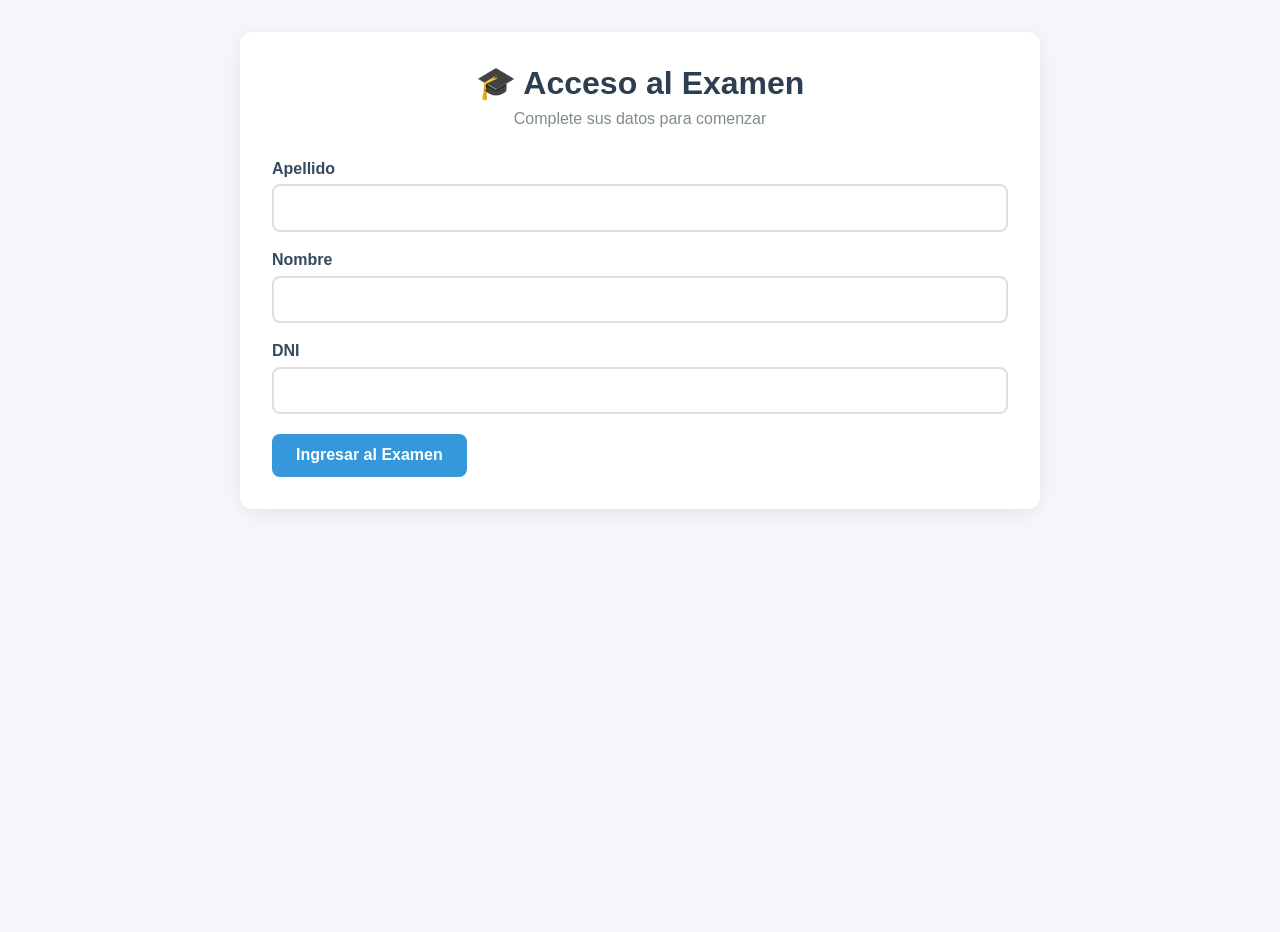
==== feedback.html @ 63318a43 "Add files via upload" ====
<!DOCTYPE html>
<html lang="es">
<head>
  <meta charset="UTF-8">
  <meta name="viewport" content="width=device-width, initial-scale=1.0">
  <title>Resultados del Examen</title>
  <link rel="stylesheet" href="style.css">
</head>
<body>
  <div class="container feedback-container">
    <h1>📋 Mis Resultados</h1>
    <div id="studentInfo"></div>
    <div id="feedbackContent"></div>
    <a href="index.html" class="btn btn-secondary" style="margin-top:1rem;">← Volver al inicio</a>
  </div>

  <script src="main.js"></script>
  <script>
    const student = JSON.parse(localStorage.getItem('examStudent'));
    if (!student) { window.location.href = 'index.html'; }

    document.getElementById('studentInfo').textContent = `${student.apellido}, ${student.nombre} (DNI: ${student.dni})`;

    const feedbackEnabled = localStorage.getItem('feedbackEnabled');
    if (feedbackEnabled !== 'true') {
      document.getElementById('feedbackContent').innerHTML = `
        <div class="result-card">
          <p>🔒 El profesor aún no habilitó la visualización de resultados. Intente más tarde.</p>
        </div>
      `;
    } else {
      const resultKey = `examResult_${student.dni}`;
      const examData = localStorage.getItem(resultKey);

      if (!examData) {
        document.getElementById('feedbackContent').innerHTML = `
          <div class="result-card">
            <p>No se encontraron resultados para su DNI. Asegúrese de haber completado el examen.</p>
          </div>
        `;
      } else {
        const data = JSON.parse(examData);
        const pct = ((data.totalScore / data.maxScore) * 100).toFixed(1);

        let html = `
          <div class="result-card">
            <h2>Puntaje: ${data.totalScore} / ${data.maxScore} (${pct}%)</h2>
            <p>Fecha del examen: ${new Date(data.timestamp).toLocaleString()}</p>
          </div>
        `;

        const questions = JSON.parse(localStorage.getItem('examQuestions') || '[]');
        data.results.forEach((r, i) => {
          const q = questions[i] || {};
          const isCorrect = r.score >= r.maxScore;

          html += `
            <div class="feedback-question ${isCorrect ? 'correct' : 'incorrect'}">
              <h4>Pregunta ${i + 1} ${isCorrect ? '✅' : '❌'} (${r.score} / ${r.maxScore} pts)</h4>
              <p>${q.text || 'Pregunta no disponible'}</p>
              <p><strong>Tu respuesta:</strong> ${formatAnswer(r.userAnswer, q.options)}</p>
              ${!isCorrect ? `<p><strong>Respuesta correcta:</strong> ${formatAnswer(r.correct, q.options)}</p>` : ''}
            </div>
          `;
        });

        document.getElementById('feedbackContent').innerHTML = html;
      }
    }

    function formatAnswer(indices, options) {
      if (!indices || indices.length === 0) return '<em>Sin responder</em>';
      return indices.map(i => options[i] || `Opción ${i + 1}`).join(', ');
    }
  </script>
</body>
</html>
---- style.css ----
* { margin: 0; padding: 0; box-sizing: border-box; }

body {
  font-family: 'Segoe UI', Tahoma, Geneva, Verdana, sans-serif;
  background: #f5f7fa;
  color: #2c3e50;
  min-height: 100vh;
  user-select: none;
  -webkit-user-select: none;
  -moz-user-select: none;
  -ms-user-select: none;
}

.container {
  max-width: 800px;
  margin: 2rem auto;
  padding: 2rem;
  background: #fff;
  border-radius: 12px;
  box-shadow: 0 4px 20px rgba(0,0,0,0.08);
}

h1 { text-align: center; margin-bottom: 0.5rem; color: #2c3e50; }
.subtitle { text-align: center; color: #7f8c8d; margin-bottom: 2rem; }

.form-group { margin-bottom: 1.2rem; }
.form-group label { display: block; margin-bottom: 0.4rem; font-weight: 600; color: #34495e; }
.form-group input[type="text"],
.form-group input[type="number"],
.form-group textarea,
.form-group select {
  width: 100%;
  padding: 0.8rem;
  border: 2px solid #dcdfe6;
  border-radius: 8px;
  font-size: 1rem;
  transition: border-color 0.3s;
}
.form-group input:focus,
.form-group textarea:focus,
.form-group select:focus {
  outline: none;
  border-color: #3498db;
}

.btn {
  padding: 0.8rem 1.5rem;
  border: none;
  border-radius: 8px;
  font-size: 1rem;
  cursor: pointer;
  transition: all 0.3s;
  font-weight: 600;
}
.btn-primary { background: #3498db; color: #fff; }
.btn-primary:hover { background: #2980b9; }
.btn-secondary { background: #95a5a6; color: #fff; }
.btn-secondary:hover { background: #7f8c8d; }
.btn-success { background: #2ecc71; color: #fff; }
.btn-success:hover { background: #27ae60; }
.btn-danger { background: #e74c3c; color: #fff; }
.btn-danger:hover { background: #c0392b; }
.btn-small { padding: 0.4rem 0.8rem; font-size: 0.85rem; }

.error-msg { color: #e74c3c; background: #fdedec; padding: 0.8rem; border-radius: 8px; text-align: center; }

/* Quiz */
.quiz-header {
  display: flex;
  justify-content: space-between;
  align-items: center;
  padding-bottom: 1rem;
  border-bottom: 2px solid #ecf0f1;
  margin-bottom: 1.5rem;
}
.timer { font-size: 1.5rem; font-weight: bold; font-family: monospace; }

.question-card {
  background: #f8f9fa;
  padding: 1.5rem;
  border-radius: 10px;
  margin-bottom: 1.5rem;
}
.question-text { font-size: 1.1rem; margin: 1rem 0; line-height: 1.6; }
.question-info { color: #7f8c8d; font-size: 0.9rem; }

.option-label {
  display: block;
  padding: 0.8rem 1rem;
  margin: 0.5rem 0;
  background: #fff;
  border: 2px solid #dcdfe6;
  border-radius: 8px;
  cursor: pointer;
  transition: all 0.2s;
}
.option-label:hover { border-color: #3498db; background: #ebf5fb; }
.option-label input { margin-right: 0.8rem; }

.quiz-footer { display: flex; justify-content: space-between; gap: 1rem; margin-top: 1rem; }
.quiz-footer .btn { flex: 1; }

/* Modal */
.modal {
  position: fixed;
  top: 0; left: 0; right: 0; bottom: 0;
  background: rgba(0,0,0,0.6);
  display: flex;
  align-items: center;
  justify-content: center;
  z-index: 1000;
}
.modal-content {
  background: #fff;
  padding: 2rem;
  border-radius: 12px;
  text-align: center;
  max-width: 400px;
}

/* Admin */
.admin-tabs { display: flex; gap: 0.5rem; margin-bottom: 1.5rem; }
.tab-btn {
  padding: 0.6rem 1.2rem;
  border: 2px solid #dcdfe6;
  background: #fff;
  border-radius: 8px;
  cursor: pointer;
  font-weight: 600;
}
.tab-btn.active { background: #3498db; color: #fff; border-color: #3498db; }
.tab-content { display: none; }
.tab-content.active { display: block; }

.option-input-row { display: flex; gap: 0.5rem; margin-bottom: 0.5rem; }
.option-input-row input { flex: 1; }

.badge {
  display: inline-block;
  padding: 0.2rem 0.6rem;
  background: #3498db;
  color: #fff;
  border-radius: 12px;
  font-size: 0.75rem;
  margin-left: 0.3rem;
}

.question-item {
  padding: 0.8rem;
  background: #f8f9fa;
  border-radius: 8px;
  margin-bottom: 0.5rem;
  display: flex;
  justify-content: space-between;
  align-items: center;
}

.result-item {
  padding: 1rem;
  background: #f8f9fa;
  border-radius: 8px;
  margin-bottom: 0.5rem;
  border-left: 4px solid #3498db;
}

/* Feedback */
.feedback-question {
  padding: 1.2rem;
  border-radius: 10px;
  margin-bottom: 1rem;
  border-left: 4px solid #3498db;
}
.feedback-question.correct { border-left-color: #2ecc71; background: #f0fff4; }
.feedback-question.incorrect { border-left-color: #e74c3c; background: #fff5f5; }

.result-card {
  text-align: center;
  padding: 2rem;
  background: #f8f9fa;
  border-radius: 10px;
  margin-bottom: 1.5rem;
}

hr { margin: 2rem 0; border: none; border-top: 2px solid #ecf0f1; }

@media (max-width: 600px) {
  .container { margin: 0.5rem; padding: 1rem; }
  .quiz-header { flex-direction: column; gap: 0.5rem; text-align: center; }
  .admin-tabs { flex-direction: column; }
}
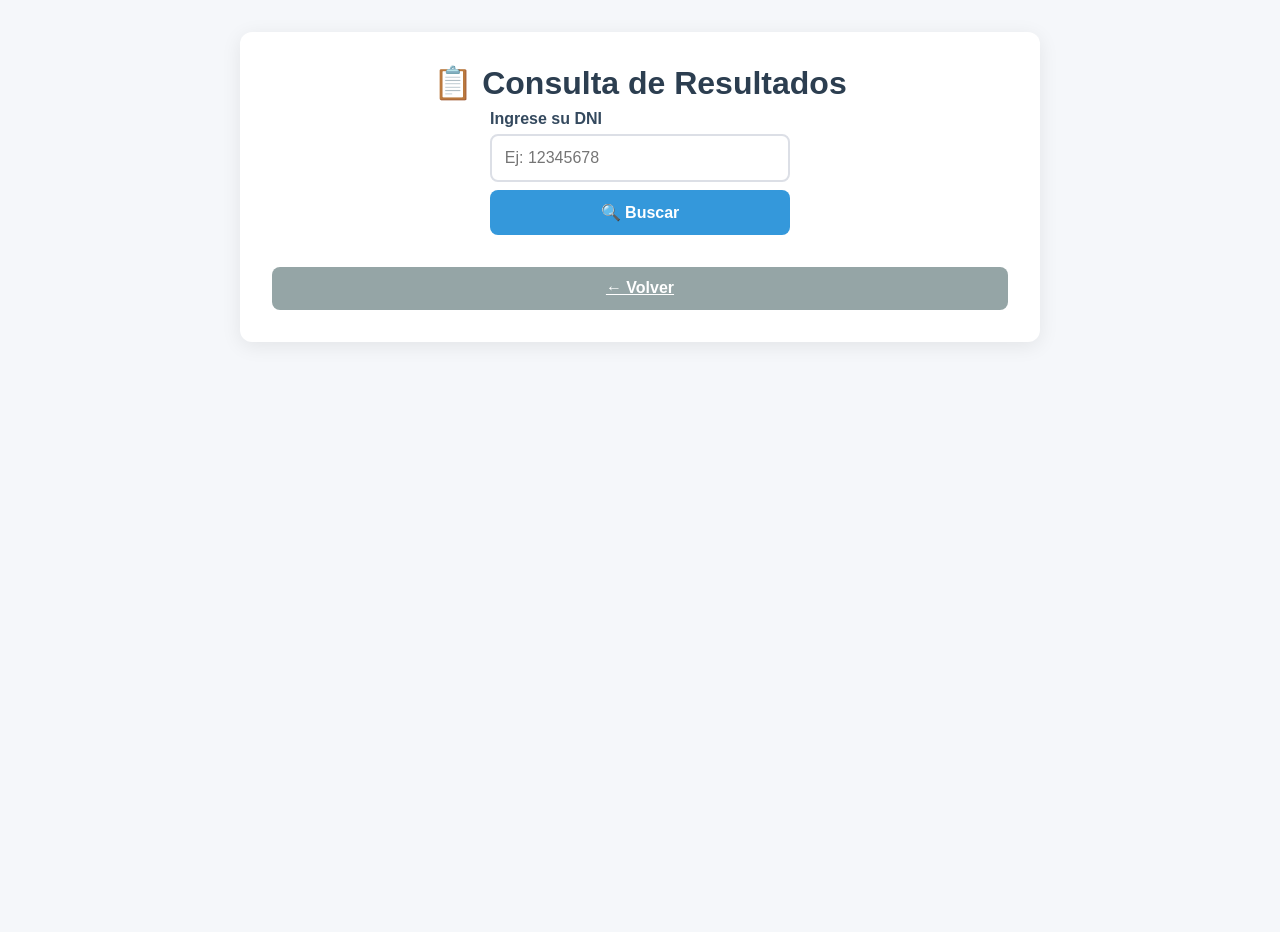
==== commit 5df8697a: "Add files via upload" ====
--- a/feedback.html
+++ b/feedback.html
@@ -3,74 +3,52 @@
 <head>
   <meta charset="UTF-8">
   <meta name="viewport" content="width=device-width, initial-scale=1.0">
-  <title>Resultados del Examen</title>
+  <title>Ver Resultados</title>
   <link rel="stylesheet" href="style.css">
 </head>
 <body>
-  <div class="container feedback-container">
-    <h1>📋 Mis Resultados</h1>
-    <div id="studentInfo"></div>
-    <div id="feedbackContent"></div>
-    <a href="index.html" class="btn btn-secondary" style="margin-top:1rem;">← Volver al inicio</a>
+  <div class="container">
+    <h1>📋 Consulta de Resultados</h1>
+    <div class="form-group" style="max-width:300px; margin:auto;">
+      <label>Ingrese su DNI</label>
+      <input type="text" id="dni" placeholder="Ej: 12345678" pattern="[0-9]{7,8}">
+      <button class="btn btn-primary" onclick="fetchResult()" style="width:100%; margin-top:0.5rem">🔍 Buscar</button>
+    </div>
+    <div id="result" style="margin-top:2rem;"></div>
+    <a href="index.html" class="btn btn-secondary" style="display:block; text-align:center; margin-top:2rem;">← Volver</a>
   </div>
-
   <script src="main.js"></script>
   <script>
-    const student = JSON.parse(localStorage.getItem('examStudent'));
-    if (!student) { window.location.href = 'index.html'; }
-
-    document.getElementById('studentInfo').textContent = `${student.apellido}, ${student.nombre} (DNI: ${student.dni})`;
-
-    const feedbackEnabled = localStorage.getItem('feedbackEnabled');
-    if (feedbackEnabled !== 'true') {
-      document.getElementById('feedbackContent').innerHTML = `
-        <div class="result-card">
-          <p>🔒 El profesor aún no habilitó la visualización de resultados. Intente más tarde.</p>
-        </div>
-      `;
-    } else {
-      const resultKey = `examResult_${student.dni}`;
-      const examData = localStorage.getItem(resultKey);
-
-      if (!examData) {
-        document.getElementById('feedbackContent').innerHTML = `
-          <div class="result-card">
-            <p>No se encontraron resultados para su DNI. Asegúrese de haber completado el examen.</p>
-          </div>
-        `;
-      } else {
-        const data = JSON.parse(examData);
-        const pct = ((data.totalScore / data.maxScore) * 100).toFixed(1);
-
-        let html = `
-          <div class="result-card">
-            <h2>Puntaje: ${data.totalScore} / ${data.maxScore} (${pct}%)</h2>
-            <p>Fecha del examen: ${new Date(data.timestamp).toLocaleString()}</p>
-          </div>
-        `;
-
-        const questions = JSON.parse(localStorage.getItem('examQuestions') || '[]');
-        data.results.forEach((r, i) => {
-          const q = questions[i] || {};
-          const isCorrect = r.score >= r.maxScore;
-
-          html += `
-            <div class="feedback-question ${isCorrect ? 'correct' : 'incorrect'}">
-              <h4>Pregunta ${i + 1} ${isCorrect ? '✅' : '❌'} (${r.score} / ${r.maxScore} pts)</h4>
-              <p>${q.text || 'Pregunta no disponible'}</p>
-              <p><strong>Tu respuesta:</strong> ${formatAnswer(r.userAnswer, q.options)}</p>
-              ${!isCorrect ? `<p><strong>Respuesta correcta:</strong> ${formatAnswer(r.correct, q.options)}</p>` : ''}
-            </div>
-          `;
-        });
-
-        document.getElementById('feedbackContent').innerHTML = html;
+    async function fetchResult() {
+      const dni = document.getElementById('dni').value.trim();
+      if (!/^\d{7,8}$/.test(dni)) return alert('Ingrese un DNI válido (7 u 8 dígitos)');
+      const url = localStorage.getItem('gasUrl');
+      if (!url || !url.startsWith('http')) return alert('La URL del Apps Script no está configurada. Contacte al profesor.');
+      
+      document.getElementById('result').innerHTML = '<p>⏳ Buscando...</p>';
+      try {
+        const res = await fetch(`${url}?action=getByDni&dni=${dni}`);
+        const data = await res.json();
+        if (data.found) {
+          const q = JSON.parse(localStorage.getItem('examQuestions') || '[]');
+          let html = `<div class="res-card"><h2>Nota: ${data.data.finalScore10} / 10</h2><p>${data.data.student.apellido}, ${data.data.student.nombre} | ${new Date(data.data.timestamp).toLocaleString()}</p></div>`;
+          data.data.details.forEach(d => {
+            const pq = q.find(x => x.questionIndex === d.q) || {};
+            const isOk = d.userAnswer.join(',') === d.correct.join(',');
+            html += `<div class="fb-q ${isOk?'correct':'incorrect'}">
+              <h4>Pregunta ${d.q+1} ${isOk?'✅':'❌'} (${d.score} pts)</h4>
+              <p>${pq.text || 'Pregunta no disponible'}</p>
+              <p><strong>Tu respuesta:</strong> ${(d.userAnswer||[]).map(i => pq.options[i]||'?').join(', ') || 'Sin responder'}</p>
+              ${!isOk ? `<p><strong>Correcta:</strong> ${d.correct.map(i => pq.options[i]).join(', ')}</p>` : ''}
+            </div>`;
+          });
+          document.getElementById('result').innerHTML = html;
+        } else {
+          document.getElementById('result').innerHTML = `<p class="error-msg">❌ No se encontraron resultados para DNI ${dni}</p>`;
+        }
+      } catch(e) {
+        document.getElementById('result').innerHTML = `<p class="error-msg">Error de conexión. Intente más tarde.</p>`;
       }
-    }
-
-    function formatAnswer(indices, options) {
-      if (!indices || indices.length === 0) return '<em>Sin responder</em>';
-      return indices.map(i => options[i] || `Opción ${i + 1}`).join(', ');
     }
   </script>
 </body>
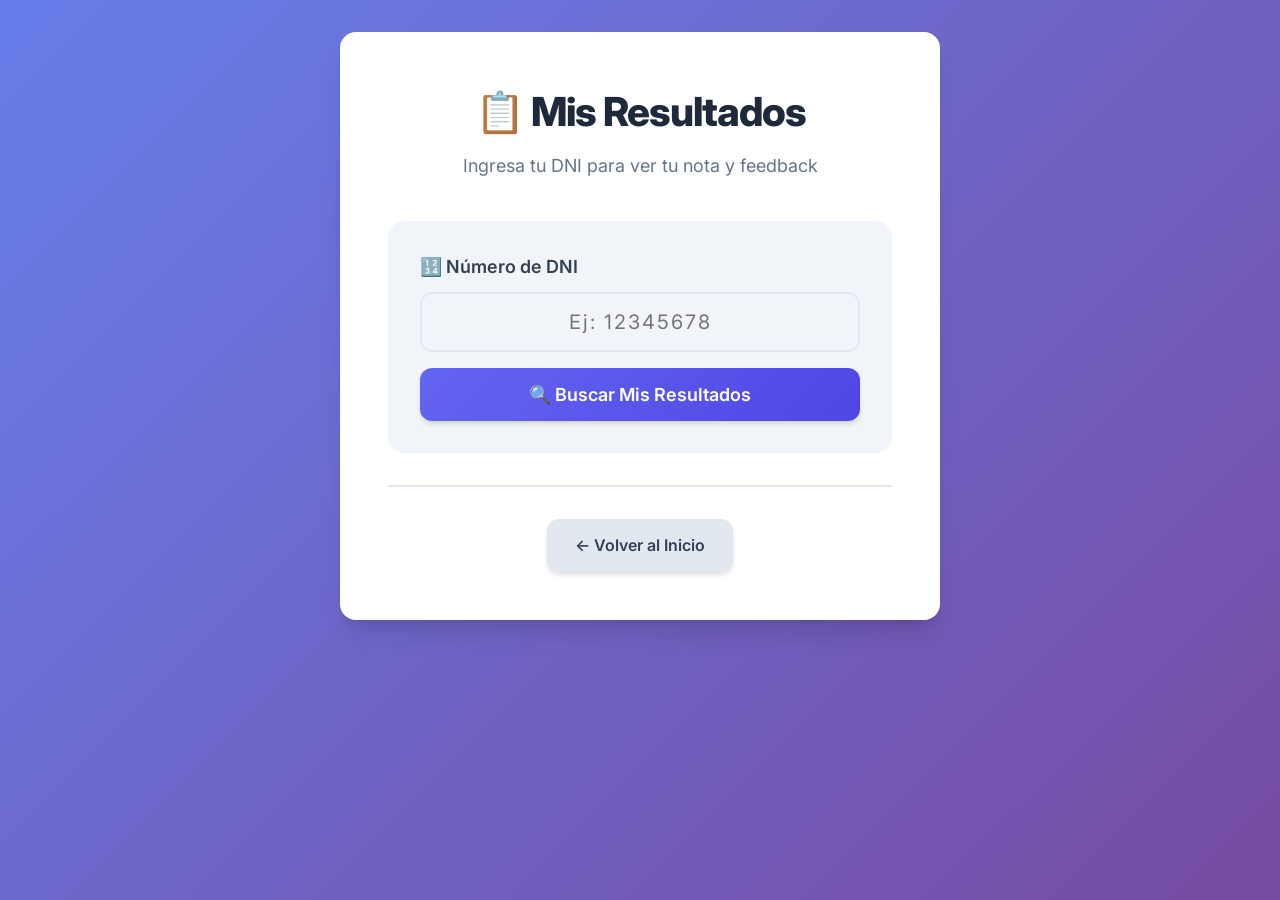
==== commit cdc31752: "Add files via upload" ====
--- a/feedback.html
+++ b/feedback.html
@@ -3,51 +3,137 @@
 <head>
   <meta charset="UTF-8">
   <meta name="viewport" content="width=device-width, initial-scale=1.0">
-  <title>Ver Resultados</title>
+  <title>Consultar Resultados</title>
   <link rel="stylesheet" href="style.css">
 </head>
 <body>
-  <div class="container">
-    <h1>📋 Consulta de Resultados</h1>
-    <div class="form-group" style="max-width:300px; margin:auto;">
-      <label>Ingrese su DNI</label>
-      <input type="text" id="dni" placeholder="Ej: 12345678" pattern="[0-9]{7,8}">
-      <button class="btn btn-primary" onclick="fetchResult()" style="width:100%; margin-top:0.5rem">🔍 Buscar</button>
+  <div class="container" style="max-width: 600px;">
+    <h1>📋 Mis Resultados</h1>
+    <p class="subtitle">Ingresa tu DNI para ver tu nota y feedback</p>
+    
+    <div class="form-group" style="background: var(--gray-100); padding: 2rem; border-radius: var(--radius-lg);">
+      <label for="dni" style="font-size: 1.125rem;">🔢 Número de DNI</label>
+      <input type="text" id="dni" placeholder="Ej: 12345678" pattern="[0-9]{7,8}" 
+             style="font-size: 1.25rem; padding: 1rem; text-align: center; letter-spacing: 2px;">
+      <button class="btn btn-primary" onclick="fetchResult()" 
+              style="width: 100%; margin-top: 1rem; padding: 1rem; font-size: 1.125rem;">
+        🔍 Buscar Mis Resultados
+      </button>
     </div>
-    <div id="result" style="margin-top:2rem;"></div>
-    <a href="index.html" class="btn btn-secondary" style="display:block; text-align:center; margin-top:2rem;">← Volver</a>
+    
+    <div id="result" style="margin-top: 2rem;"></div>
+    
+    <div style="text-align: center; margin-top: 2rem; padding-top: 2rem; border-top: 2px solid var(--gray-200);">
+      <a href="index.html" class="btn btn-secondary">← Volver al Inicio</a>
+    </div>
   </div>
+  
   <script src="main.js"></script>
   <script>
     async function fetchResult() {
       const dni = document.getElementById('dni').value.trim();
-      if (!/^\d{7,8}$/.test(dni)) return alert('Ingrese un DNI válido (7 u 8 dígitos)');
+      if (!/^\d{7,8}$/.test(dni)) {
+        alert('⚠️ Por favor, ingresa un DNI válido (7 u 8 dígitos numéricos)');
+        return;
+      }
+      
       const url = localStorage.getItem('gasUrl');
-      if (!url || !url.startsWith('http')) return alert('La URL del Apps Script no está configurada. Contacte al profesor.');
+      if (!url || !url.startsWith('http')) {
+        alert('⚠️ La URL del sistema no está configurada. Contacta al profesor.');
+        return;
+      }
       
-      document.getElementById('result').innerHTML = '<p>⏳ Buscando...</p>';
+      document.getElementById('result').innerHTML = `
+        <div style="text-align: center; padding: 3rem;">
+          <div style="font-size: 3rem; margin-bottom: 1rem;">⏳</div>
+          <p style="font-size: 1.25rem; color: var(--gray-600);">Buscando tus resultados...</p>
+        </div>
+      `;
+      
       try {
         const res = await fetch(`${url}?action=getByDni&dni=${dni}`);
         const data = await res.json();
+        
         if (data.found) {
           const q = JSON.parse(localStorage.getItem('examQuestions') || '[]');
-          let html = `<div class="res-card"><h2>Nota: ${data.data.finalScore10} / 10</h2><p>${data.data.student.apellido}, ${data.data.student.nombre} | ${new Date(data.data.timestamp).toLocaleString()}</p></div>`;
-          data.data.details.forEach(d => {
-            const pq = q.find(x => x.questionIndex === d.q) || {};
-            const isOk = d.userAnswer.join(',') === d.correct.join(',');
-            html += `<div class="fb-q ${isOk?'correct':'incorrect'}">
-              <h4>Pregunta ${d.q+1} ${isOk?'✅':'❌'} (${d.score} pts)</h4>
-              <p>${pq.text || 'Pregunta no disponible'}</p>
-              <p><strong>Tu respuesta:</strong> ${(d.userAnswer||[]).map(i => pq.options[i]||'?').join(', ') || 'Sin responder'}</p>
-              ${!isOk ? `<p><strong>Correcta:</strong> ${d.correct.map(i => pq.options[i]).join(', ')}</p>` : ''}
-            </div>`;
-          });
+          const nota = data.data.finalScore10;
+          const color = nota >= 6 ? 'var(--success)' : nota >= 4 ? 'var(--warning)' : 'var(--danger)';
+          const emoji = nota >= 6 ? '🎉' : nota >= 4 ? '📚' : '💪';
+          
+          let html = `
+            <div class="res-card" style="border-color: ${color}; background: linear-gradient(135deg, ${color}11 0%, ${color}22 100%);">
+              <div style="font-size: 4rem; margin-bottom: 0.5rem;">${emoji}</div>
+              <h2 style="color: ${color}; font-size: 4rem; margin: 1rem 0;">${nota} / 10</h2>
+              <p style="font-size: 1.25rem; color: var(--gray-700); margin-bottom: 0.5rem;">
+                ${data.data.student.apellido}, ${data.data.student.nombre}
+              </p>
+              <p style="color: var(--gray-500); font-size: 0.95rem;">
+                ${new Date(data.data.timestamp).toLocaleString('es-AR')}
+              </p>
+            </div>
+          `;
+          
+          if (data.data.details && data.data.details.length > 0) {
+            html += '<h3 style="margin: 2rem 0 1.5rem;">📝 Detalle por Pregunta</h3>';
+            
+            data.data.details.forEach((d, idx) => {
+              const pq = q.find(x => x.questionIndex === d.q) || {};
+              const isOk = d.userAnswer && d.userAnswer.join(',') === d.correct.join(',');
+              const userAnswers = (d.userAnswer || []).map(i => pq.options[i] || '?').join(', ') || 'Sin responder';
+              const correctAnswers = d.correct.map(i => pq.options[i]).join(', ');
+              
+              html += `
+                <div class="fb-q ${isOk ? 'correct' : 'incorrect'}">
+                  <h4>
+                    ${isOk ? '✅' : '❌'} Pregunta ${idx + 1}
+                    <span style="margin-left: auto; font-size: 0.95rem; opacity: 0.8;">
+                      ${d.score.toFixed(2)} pts
+                    </span>
+                  </h4>
+                  <p style="font-size: 1.05rem; margin-bottom: 1rem; line-height: 1.6;">
+                    ${pq.text || 'Pregunta no disponible'}
+                  </p>
+                  <div style="background: white; padding: 1rem; border-radius: 8px; margin: 0.75rem 0;">
+                    <strong style="color: var(--gray-700);">Tu respuesta:</strong>
+                    <p style="margin: 0.5rem 0 0; color: ${isOk ? 'var(--success)' : 'var(--danger)'}; font-weight: 600;">
+                      ${userAnswers}
+                    </p>
+                  </div>
+                  ${!isOk ? `
+                    <div style="background: white; padding: 1rem; border-radius: 8px; margin: 0.75rem 0;">
+                      <strong style="color: var(--gray-700);">Respuesta correcta:</strong>
+                      <p style="margin: 0.5rem 0 0; color: var(--success); font-weight: 600;">
+                        ${correctAnswers}
+                      </p>
+                    </div>
+                  ` : ''}
+                </div>
+              `;
+            });
+          }
+          
           document.getElementById('result').innerHTML = html;
         } else {
-          document.getElementById('result').innerHTML = `<p class="error-msg">❌ No se encontraron resultados para DNI ${dni}</p>`;
+          document.getElementById('result').innerHTML = `
+            <div class="error-msg" style="padding: 2rem;">
+              <div style="font-size: 3rem; margin-bottom: 1rem;">❌</div>
+              <p style="font-size: 1.125rem;">No se encontraron resultados para el DNI ${dni}</p>
+              <p style="margin-top: 1rem; font-size: 0.95rem; opacity: 0.9;">
+                Verifica que hayas completado el examen o consulta con el profesor.
+              </p>
+            </div>
+          `;
         }
       } catch(e) {
-        document.getElementById('result').innerHTML = `<p class="error-msg">Error de conexión. Intente más tarde.</p>`;
+        document.getElementById('result').innerHTML = `
+          <div class="error-msg" style="padding: 2rem;">
+            <div style="font-size: 3rem; margin-bottom: 1rem;">⚠️</div>
+            <p style="font-size: 1.125rem;">Error de conexión</p>
+            <p style="margin-top: 1rem; font-size: 0.95rem;">
+              Intenta nuevamente en unos momentos o contacta al profesor.
+            </p>
+          </div>
+        `;
       }
     }
   </script>
--- a/style.css
+++ b/style.css
@@ -1,190 +1,651 @@
-* { margin: 0; padding: 0; box-sizing: border-box; }
+@import url('https://fonts.googleapis.com/css2?family=Inter:wght@300;400;500;600;700;800&display=swap');
+
+* {
+  margin: 0;
+  padding: 0;
+  box-sizing: border-box;
+}
+
+:root {
+  --primary: #6366f1;
+  --primary-dark: #4f46e5;
+  --secondary: #ec4899;
+  --success: #10b981;
+  --warning: #f59e0b;
+  --danger: #ef4444;
+  --dark: #1e293b;
+  --gray-100: #f1f5f9;
+  --gray-200: #e2e8f0;
+  --gray-300: #cbd5e1;
+  --gray-400: #94a3b8;
+  --gray-500: #64748b;
+  --gray-600: #475569;
+  --gray-700: #334155;
+  --gray-800: #1e293b;
+  --shadow-sm: 0 1px 2px 0 rgb(0 0 0 / 0.05);
+  --shadow: 0 4px 6px -1px rgb(0 0 0 / 0.1), 0 2px 4px -2px rgb(0 0 0 / 0.1);
+  --shadow-lg: 0 10px 15px -3px rgb(0 0 0 / 0.1), 0 4px 6px -4px rgb(0 0 0 / 0.1);
+  --shadow-xl: 0 20px 25px -5px rgb(0 0 0 / 0.1), 0 8px 10px -6px rgb(0 0 0 / 0.1);
+  --radius: 12px;
+  --radius-lg: 16px;
+}
 
 body {
-  font-family: 'Segoe UI', Tahoma, Geneva, Verdana, sans-serif;
-  background: #f5f7fa;
-  color: #2c3e50;
+  font-family: 'Inter', -apple-system, BlinkMacSystemFont, 'Segoe UI', sans-serif;
+  background: linear-gradient(135deg, #667eea 0%, #764ba2 100%);
   min-height: 100vh;
-  user-select: none;
-  -webkit-user-select: none;
-  -moz-user-select: none;
-  -ms-user-select: none;
+  color: var(--gray-800);
+  line-height: 1.6;
+  font-size: 16px;
+  padding: 2rem 1rem;
 }
 
 .container {
-  max-width: 800px;
-  margin: 2rem auto;
-  padding: 2rem;
-  background: #fff;
-  border-radius: 12px;
-  box-shadow: 0 4px 20px rgba(0,0,0,0.08);
-}
-
-h1 { text-align: center; margin-bottom: 0.5rem; color: #2c3e50; }
-.subtitle { text-align: center; color: #7f8c8d; margin-bottom: 2rem; }
-
-.form-group { margin-bottom: 1.2rem; }
-.form-group label { display: block; margin-bottom: 0.4rem; font-weight: 600; color: #34495e; }
+  max-width: 900px;
+  margin: 0 auto;
+  background: white;
+  border-radius: var(--radius-lg);
+  box-shadow: var(--shadow-xl);
+  padding: 3rem;
+  animation: slideUp 0.5s ease-out;
+}
+
+@keyframes slideUp {
+  from {
+    opacity: 0;
+    transform: translateY(30px);
+  }
+  to {
+    opacity: 1;
+    transform: translateY(0);
+  }
+}
+
+h1 {
+  font-size: 2.5rem;
+  font-weight: 800;
+  color: var(--gray-800);
+  margin-bottom: 0.5rem;
+  text-align: center;
+  letter-spacing: -0.025em;
+}
+
+h2 {
+  font-size: 1.875rem;
+  font-weight: 700;
+  color: var(--gray-800);
+  margin-bottom: 1.5rem;
+  letter-spacing: -0.025em;
+}
+
+h3 {
+  font-size: 1.5rem;
+  font-weight: 600;
+  color: var(--gray-700);
+  margin-bottom: 1.25rem;
+}
+
+h4 {
+  font-size: 1.125rem;
+  font-weight: 600;
+  color: var(--gray-700);
+  margin-bottom: 1rem;
+}
+
+.subtitle {
+  text-align: center;
+  color: var(--gray-500);
+  font-size: 1.125rem;
+  margin-bottom: 2.5rem;
+}
+
+/* Form Elements */
+.form-group {
+  margin-bottom: 1.75rem;
+}
+
+.form-group label {
+  display: block;
+  font-weight: 600;
+  color: var(--gray-700);
+  margin-bottom: 0.625rem;
+  font-size: 0.95rem;
+}
+
 .form-group input[type="text"],
 .form-group input[type="number"],
+.form-group input[type="password"],
 .form-group textarea,
 .form-group select {
   width: 100%;
-  padding: 0.8rem;
-  border: 2px solid #dcdfe6;
-  border-radius: 8px;
+  padding: 0.875rem 1.125rem;
+  border: 2px solid var(--gray-200);
+  border-radius: var(--radius);
   font-size: 1rem;
-  transition: border-color 0.3s;
-}
+  font-family: inherit;
+  transition: all 0.2s;
+  background: var(--gray-100);
+}
+
 .form-group input:focus,
 .form-group textarea:focus,
 .form-group select:focus {
   outline: none;
-  border-color: #3498db;
-}
-
+  border-color: var(--primary);
+  background: white;
+  box-shadow: 0 0 0 3px rgba(99, 102, 241, 0.1);
+}
+
+.form-group textarea {
+  resize: vertical;
+  min-height: 100px;
+}
+
+/* Buttons */
 .btn {
-  padding: 0.8rem 1.5rem;
+  display: inline-flex;
+  align-items: center;
+  justify-content: center;
+  gap: 0.5rem;
+  padding: 0.875rem 1.75rem;
   border: none;
-  border-radius: 8px;
+  border-radius: var(--radius);
   font-size: 1rem;
-  cursor: pointer;
-  transition: all 0.3s;
-  font-weight: 600;
-}
-.btn-primary { background: #3498db; color: #fff; }
-.btn-primary:hover { background: #2980b9; }
-.btn-secondary { background: #95a5a6; color: #fff; }
-.btn-secondary:hover { background: #7f8c8d; }
-.btn-success { background: #2ecc71; color: #fff; }
-.btn-success:hover { background: #27ae60; }
-.btn-danger { background: #e74c3c; color: #fff; }
-.btn-danger:hover { background: #c0392b; }
-.btn-small { padding: 0.4rem 0.8rem; font-size: 0.85rem; }
-
-.error-msg { color: #e74c3c; background: #fdedec; padding: 0.8rem; border-radius: 8px; text-align: center; }
-
-/* Quiz */
-.quiz-header {
-  display: flex;
-  justify-content: space-between;
-  align-items: center;
-  padding-bottom: 1rem;
-  border-bottom: 2px solid #ecf0f1;
-  margin-bottom: 1.5rem;
-}
-.timer { font-size: 1.5rem; font-weight: bold; font-family: monospace; }
-
-.question-card {
-  background: #f8f9fa;
-  padding: 1.5rem;
-  border-radius: 10px;
-  margin-bottom: 1.5rem;
-}
-.question-text { font-size: 1.1rem; margin: 1rem 0; line-height: 1.6; }
-.question-info { color: #7f8c8d; font-size: 0.9rem; }
-
-.option-label {
-  display: block;
-  padding: 0.8rem 1rem;
-  margin: 0.5rem 0;
-  background: #fff;
-  border: 2px solid #dcdfe6;
-  border-radius: 8px;
+  font-weight: 600;
   cursor: pointer;
   transition: all 0.2s;
-}
-.option-label:hover { border-color: #3498db; background: #ebf5fb; }
-.option-label input { margin-right: 0.8rem; }
-
-.quiz-footer { display: flex; justify-content: space-between; gap: 1rem; margin-top: 1rem; }
-.quiz-footer .btn { flex: 1; }
+  text-decoration: none;
+  font-family: inherit;
+  box-shadow: var(--shadow);
+}
+
+.btn:hover {
+  transform: translateY(-2px);
+  box-shadow: var(--shadow-lg);
+}
+
+.btn:active {
+  transform: translateY(0);
+}
+
+.btn-primary {
+  background: linear-gradient(135deg, var(--primary) 0%, var(--primary-dark) 100%);
+  color: white;
+}
+
+.btn-primary:hover {
+  background: linear-gradient(135deg, var(--primary-dark) 0%, #4338ca 100%);
+}
+
+.btn-secondary {
+  background: var(--gray-200);
+  color: var(--gray-700);
+}
+
+.btn-secondary:hover {
+  background: var(--gray-300);
+}
+
+.btn-success {
+  background: linear-gradient(135deg, var(--success) 0%, #059669 100%);
+  color: white;
+}
+
+.btn-success:hover {
+  background: linear-gradient(135deg, #059669 0%, #047857 100%);
+}
+
+.btn-danger {
+  background: linear-gradient(135deg, var(--danger) 0%, #dc2626 100%);
+  color: white;
+}
+
+.btn-danger:hover {
+  background: linear-gradient(135deg, #dc2626 0%, #b91c1c 100%);
+}
+
+.btn-warning {
+  background: linear-gradient(135deg, var(--warning) 0%, #d97706 100%);
+  color: white;
+}
+
+.btn-small {
+  padding: 0.5rem 1rem;
+  font-size: 0.875rem;
+}
+
+/* Header Section */
+.header {
+  display: flex;
+  justify-content: space-between;
+  align-items: center;
+  padding-bottom: 1.5rem;
+  border-bottom: 2px solid var(--gray-200);
+  margin-bottom: 2rem;
+  flex-wrap: wrap;
+  gap: 1rem;
+}
+
+#studentInfo {
+  font-size: 1.125rem;
+  font-weight: 600;
+  color: var(--gray-700);
+  background: var(--gray-100);
+  padding: 0.75rem 1.25rem;
+  border-radius: var(--radius);
+}
+
+.timer {
+  font-size: 2rem;
+  font-weight: 800;
+  font-family: 'Courier New', monospace;
+  color: var(--primary);
+  background: var(--gray-100);
+  padding: 0.75rem 1.5rem;
+  border-radius: var(--radius);
+  min-width: 140px;
+  text-align: center;
+  box-shadow: var(--shadow);
+}
+
+.timer.warning {
+  color: var(--warning);
+  animation: pulse 1s infinite;
+}
+
+.timer.danger {
+  color: var(--danger);
+  animation: pulse 0.5s infinite;
+}
+
+@keyframes pulse {
+  0%, 100% { transform: scale(1); }
+  50% { transform: scale(1.05); }
+}
+
+#qCounter {
+  font-size: 1.125rem;
+  font-weight: 600;
+  color: var(--gray-600);
+  background: var(--gray-100);
+  padding: 0.75rem 1.25rem;
+  border-radius: var(--radius);
+}
+
+/* Question Cards */
+.q-card {
+  background: linear-gradient(135deg, #f8fafc 0%, #f1f5f9 100%);
+  padding: 2rem;
+  border-radius: var(--radius-lg);
+  margin-bottom: 2rem;
+  border: 2px solid var(--gray-200);
+  transition: all 0.3s;
+}
+
+.q-card:hover {
+  border-color: var(--primary);
+  box-shadow: var(--shadow-lg);
+}
+
+.q-card h3 {
+  margin-bottom: 1rem;
+  display: flex;
+  align-items: center;
+  gap: 0.75rem;
+}
+
+.badge {
+  display: inline-flex;
+  align-items: center;
+  padding: 0.375rem 0.875rem;
+  background: linear-gradient(135deg, var(--primary) 0%, var(--primary-dark) 100%);
+  color: white;
+  border-radius: 9999px;
+  font-size: 0.75rem;
+  font-weight: 700;
+  text-transform: uppercase;
+  letter-spacing: 0.05em;
+}
+
+.badge.multiple {
+  background: linear-gradient(135deg, var(--secondary) 0%, #db2777 100%);
+}
+
+/* Options */
+.opt-label {
+  display: flex;
+  align-items: flex-start;
+  padding: 1.25rem;
+  margin: 0.875rem 0;
+  background: white;
+  border: 2px solid var(--gray-200);
+  border-radius: var(--radius);
+  cursor: pointer;
+  transition: all 0.2s;
+  font-size: 1.05rem;
+}
+
+.opt-label:hover {
+  border-color: var(--primary);
+  background: var(--gray-100);
+  transform: translateX(4px);
+}
+
+.opt-label input[type="radio"],
+.opt-label input[type="checkbox"] {
+  margin-right: 1rem;
+  margin-top: 0.25rem;
+  width: 20px;
+  height: 20px;
+  cursor: pointer;
+  accent-color: var(--primary);
+}
+
+.opt-label input:checked + span,
+.opt-label:has(input:checked) {
+  border-color: var(--primary);
+  background: linear-gradient(135deg, rgba(99, 102, 241, 0.05) 0%, rgba(99, 102, 241, 0.1) 100%);
+  font-weight: 600;
+}
+
+/* Footer Navigation */
+.footer {
+  display: flex;
+  justify-content: space-between;
+  gap: 1rem;
+  margin-top: 2rem;
+  padding-top: 2rem;
+  border-top: 2px solid var(--gray-200);
+}
+
+/* Tabs */
+.tabs {
+  display: flex;
+  gap: 0.75rem;
+  margin-bottom: 2rem;
+  border-bottom: 2px solid var(--gray-200);
+  padding-bottom: 0;
+}
+
+.tab {
+  padding: 1rem 1.75rem;
+  background: none;
+  border: none;
+  border-bottom: 3px solid transparent;
+  font-size: 1.05rem;
+  font-weight: 600;
+  color: var(--gray-500);
+  cursor: pointer;
+  transition: all 0.2s;
+  margin-bottom: -2px;
+}
+
+.tab:hover {
+  color: var(--gray-700);
+}
+
+.tab.active {
+  color: var(--primary);
+  border-bottom-color: var(--primary);
+}
+
+.tab-content {
+  display: none;
+  animation: fadeIn 0.3s ease-out;
+}
+
+.tab-content.active {
+  display: block;
+}
+
+@keyframes fadeIn {
+  from { opacity: 0; transform: translateY(10px); }
+  to { opacity: 1; transform: translateY(0); }
+}
+
+/* Bank Items */
+.q-item {
+  display: flex;
+  justify-content: space-between;
+  align-items: center;
+  padding: 1.25rem;
+  background: var(--gray-100);
+  border-radius: var(--radius);
+  margin-bottom: 0.875rem;
+  border-left: 4px solid var(--primary);
+  transition: all 0.2s;
+}
+
+.q-item:hover {
+  background: var(--gray-200);
+  transform: translateX(4px);
+}
+
+/* Options Container */
+.opt-row {
+  display: flex;
+  gap: 0.75rem;
+  margin-bottom: 0.75rem;
+  align-items: center;
+}
+
+.opt-row input {
+  flex: 1;
+}
+
+#correctUI {
+  display: flex;
+  flex-wrap: wrap;
+  gap: 0.75rem;
+  padding: 1.25rem;
+  background: var(--gray-100);
+  border-radius: var(--radius);
+  margin-top: 1rem;
+}
+
+#correctUI label {
+  display: inline-flex;
+  align-items: center;
+  gap: 0.5rem;
+  padding: 0.625rem 1rem;
+  background: white;
+  border-radius: var(--radius);
+  cursor: pointer;
+  font-weight: 500;
+  transition: all 0.2s;
+  border: 2px solid var(--gray-200);
+}
+
+#correctUI label:hover {
+  border-color: var(--primary);
+  background: var(--gray-50);
+}
+
+#correctUI input[type="radio"],
+#correctUI input[type="checkbox"] {
+  width: 18px;
+  height: 18px;
+  accent-color: var(--primary);
+}
+
+/* Results & Feedback */
+.res-card {
+  text-align: center;
+  padding: 3rem 2rem;
+  background: linear-gradient(135deg, #f0fdf4 0%, #dcfce7 100%);
+  border-radius: var(--radius-lg);
+  margin-bottom: 2rem;
+  border: 2px solid var(--success);
+}
+
+.res-card h2 {
+  font-size: 3rem;
+  color: var(--success);
+  margin-bottom: 1rem;
+}
+
+.fb-q {
+  padding: 1.75rem;
+  border-radius: var(--radius);
+  margin-bottom: 1.25rem;
+  border-left: 5px solid var(--gray-300);
+  background: var(--gray-100);
+  transition: all 0.3s;
+}
+
+.fb-q.correct {
+  border-left-color: var(--success);
+  background: linear-gradient(135deg, #f0fdf4 0%, #dcfce7 100%);
+}
+
+.fb-q.incorrect {
+  border-left-color: var(--danger);
+  background: linear-gradient(135deg, #fef2f2 0%, #fee2e2 100%);
+}
+
+.fb-q h4 {
+  margin-bottom: 0.875rem;
+  display: flex;
+  align-items: center;
+  gap: 0.5rem;
+}
+
+.error-msg {
+  background: linear-gradient(135deg, #fef2f2 0%, #fee2e2 100%);
+  color: var(--danger);
+  padding: 1.25rem;
+  border-radius: var(--radius);
+  text-align: center;
+  font-weight: 600;
+  border: 2px solid var(--danger);
+}
 
 /* Modal */
 .modal {
   position: fixed;
-  top: 0; left: 0; right: 0; bottom: 0;
-  background: rgba(0,0,0,0.6);
+  inset: 0;
+  background: rgba(0, 0, 0, 0.75);
   display: flex;
   align-items: center;
   justify-content: center;
   z-index: 1000;
-}
+  backdrop-filter: blur(4px);
+  animation: fadeIn 0.3s;
+}
+
 .modal-content {
-  background: #fff;
-  padding: 2rem;
-  border-radius: 12px;
+  background: white;
+  padding: 3rem;
+  border-radius: var(--radius-lg);
   text-align: center;
-  max-width: 400px;
-}
-
-/* Admin */
-.admin-tabs { display: flex; gap: 0.5rem; margin-bottom: 1.5rem; }
-.tab-btn {
-  padding: 0.6rem 1.2rem;
-  border: 2px solid #dcdfe6;
-  background: #fff;
-  border-radius: 8px;
-  cursor: pointer;
-  font-weight: 600;
-}
-.tab-btn.active { background: #3498db; color: #fff; border-color: #3498db; }
-.tab-content { display: none; }
-.tab-content.active { display: block; }
-
-.option-input-row { display: flex; gap: 0.5rem; margin-bottom: 0.5rem; }
-.option-input-row input { flex: 1; }
-
-.badge {
-  display: inline-block;
-  padding: 0.2rem 0.6rem;
-  background: #3498db;
-  color: #fff;
-  border-radius: 12px;
-  font-size: 0.75rem;
-  margin-left: 0.3rem;
-}
-
-.question-item {
-  padding: 0.8rem;
-  background: #f8f9fa;
-  border-radius: 8px;
-  margin-bottom: 0.5rem;
-  display: flex;
-  justify-content: space-between;
-  align-items: center;
-}
-
-.result-item {
-  padding: 1rem;
-  background: #f8f9fa;
-  border-radius: 8px;
-  margin-bottom: 0.5rem;
-  border-left: 4px solid #3498db;
-}
-
-/* Feedback */
-.feedback-question {
-  padding: 1.2rem;
-  border-radius: 10px;
+  max-width: 450px;
+  box-shadow: var(--shadow-xl);
+  animation: slideUp 0.3s ease-out;
+}
+
+.modal-content h2 {
+  color: var(--danger);
   margin-bottom: 1rem;
-  border-left: 4px solid #3498db;
-}
-.feedback-question.correct { border-left-color: #2ecc71; background: #f0fff4; }
-.feedback-question.incorrect { border-left-color: #e74c3c; background: #fff5f5; }
-
-.result-card {
+}
+
+/* Login Container */
+.login-container {
+  max-width: 500px;
   text-align: center;
-  padding: 2rem;
-  background: #f8f9fa;
-  border-radius: 10px;
-  margin-bottom: 1.5rem;
-}
-
-hr { margin: 2rem 0; border: none; border-top: 2px solid #ecf0f1; }
-
-@media (max-width: 600px) {
-  .container { margin: 0.5rem; padding: 1rem; }
-  .quiz-header { flex-direction: column; gap: 0.5rem; text-align: center; }
-  .admin-tabs { flex-direction: column; }
+}
+
+.login-container .form-group {
+  text-align: left;
+}
+
+/* Preview */
+#examPreview {
+  padding: 1.5rem;
+  background: linear-gradient(135deg, #dbeafe 0%, #bfdbfe 100%);
+  border-radius: var(--radius);
+  border: 2px solid var(--primary);
+  margin-top: 1.5rem;
+  font-weight: 600;
+  color: var(--primary-dark);
+}
+
+/* Responsive */
+@media (max-width: 768px) {
+  body {
+    padding: 1rem 0.5rem;
+  }
+  
+  .container {
+    padding: 2rem 1.5rem;
+  }
+  
+  h1 {
+    font-size: 2rem;
+  }
+  
+  h2 {
+    font-size: 1.5rem;
+  }
+  
+  .header {
+    flex-direction: column;
+    text-align: center;
+  }
+  
+  .timer {
+    font-size: 1.75rem;
+    min-width: 120px;
+  }
+  
+  .footer {
+    flex-direction: column;
+  }
+  
+  .footer .btn {
+    width: 100%;
+  }
+  
+  .tabs {
+    flex-direction: column;
+  }
+  
+  .tab {
+    width: 100%;
+    text-align: left;
+  }
+  
+  .q-card {
+    padding: 1.5rem;
+  }
+  
+  .opt-label {
+    font-size: 0.95rem;
+    padding: 1rem;
+  }
+}
+
+/* Utility */
+hr {
+  border: none;
+  border-top: 2px solid var(--gray-200);
+  margin: 2.5rem 0;
+}
+
+a {
+  color: var(--primary);
+  text-decoration: none;
+  font-weight: 600;
+}
+
+a:hover {
+  text-decoration: underline;
+}
+
+code {
+  background: var(--gray-100);
+  padding: 0.25rem 0.5rem;
+  border-radius: 4px;
+  font-family: 'Courier New', monospace;
+  font-size: 0.9em;
+  color: var(--primary-dark);
 }
